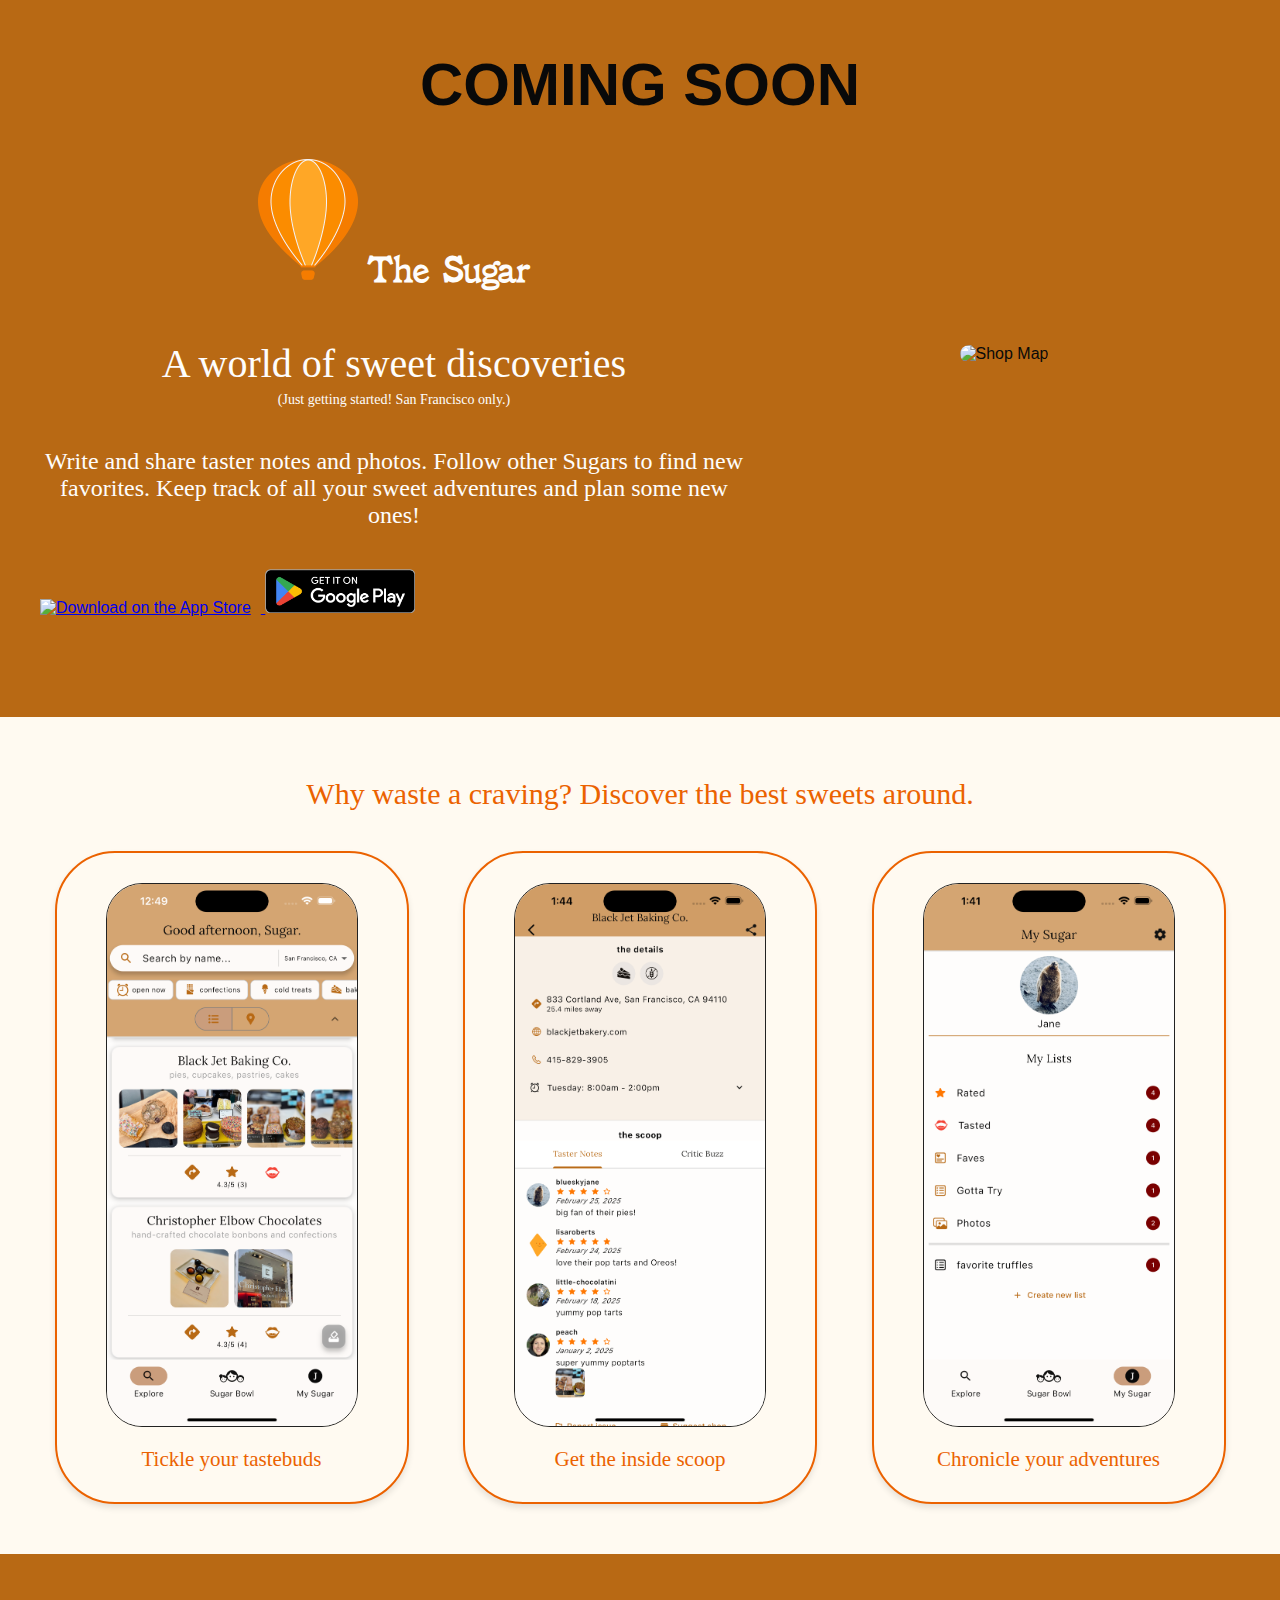
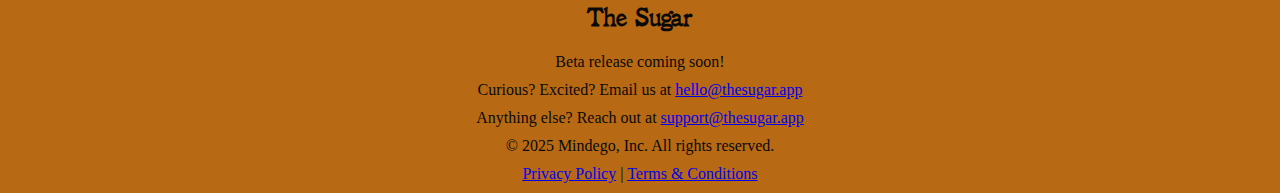
==== index.html @ 3de4c7b0 "add App Store badge files" ====
<!DOCTYPE html>
<html lang="en">
<head>
  <meta charset="UTF-8">
  <meta name="viewport" content="width=device-width, initial-scale=1.0">
  <title>The Sugar</title>
  <link rel="stylesheet" href="style.css">
  <link rel="icon" href="favicon.ico" type="image/x-icon">
  <link rel="icon" href="favicon-32x32.png" sizes="32x32" type="image/png">
  <link rel="icon" href="favicon-16x16.png" sizes="16x16" type="image/png">
  <link rel="apple-touch-icon" href="apple-touch-icon.png">
  <link rel="android-chrome-192x192" href="android-chrome-192x192.png">
  <link rel="android-chrome-512x512" href="android-chrome-512x512.png">
  <link rel="manifest" href="site.webmanifest">
</head>
<body>
<main>
  <section class="coming-soon">
  <div class="coming-soon-container">
    <h1 class="coming-soon-text">COMING SOON</h1>
    <div class="coming-soon-section">
      <div class="right-side">
        <div class="logo-title">
        	<img src="Logo.png" alt="Logo" class="logo">
       		<h2>The Sugar</h2>
	</div>
        <p>A world of sweet discoveries<br>
   	<span class="subtext">(Just getting started! San Francisco only.)</span>
	</p>
        <p>Write and share taster notes and photos. Follow other Sugars to find new favorites. Keep track of all your sweet adventures and plan some new ones!</p>
      </div>
      <div class="left-side">
        <img src="shopMapImage250305.png" alt="Shop Map" class="app-image">
      </div>
    </div>
	  <div class="app-links">
  <a href="https://apps.apple.com/us/app/the-sugar/id6741439379" target="_blank">
    <img src="Download_on_the_App_Store_Badge_US-UK_RGB_blk_092917.svg" alt="Download on the App Store" class="app-badge">
  </a>
  <a href="YOUR_GOOGLE_PLAY_LINK" target="_blank">
    <img src="GetItOnGooglePlay_Badge_Web_color_English.png" alt="Get it on Google Play" class="app-badge">
  </a>
</div>

  </div>
</section>
  <section class="why-craving">
            <h2>Why waste a craving? Discover the best sweets around.</h2>
            <div class="features">
                <div class="feature-box">
                    <img src="shopListImage250225.png" alt="Shop List">
                    <p>Tickle your tastebuds</p>
                </div>
                <div class="feature-box">
                    <img src="shopTasterNotesImage250225.png" alt="Shop Buzz">
                    <p>Get the inside scoop</p>
                </div>
                <div class="feature-box">
                    <img src="myListsImage250225.png" alt="My Lists">
                    <p>Chronicle your adventures</p>
                </div>
            </div>
  </section>
  <section class="footer">
            <h2>The Sugar</h2>
            <p>Beta release coming soon!</p>
            <p>Curious? Excited? Email us at <a href="mailto:hello@thesugar.app">hello@thesugar.app</a></p>
	    <p>Anything else? Reach out at <a href="mailto:support@thesugar.app">support@thesugar.app</a></p>
            <p>&copy; 2025 Mindego, Inc. All rights reserved.</p>
 <p>
        <a href="/privacy.html">Privacy Policy</a> | 
        <a href="/terms.html">Terms & Conditions</a>
    </p>
  </section>
</main>
</body>
</html>
---- style.css ----
/* General styles */
body, html {
  margin: 0;
  padding: 0;
  font-family: Arial, sans-serif;
  background-color: #B86914; /* Background for page 1 */
  color: #090909;
}

.container {
  text-align: center;
  padding: 20px;
}

h1 {
  font-family: Impact, Arial Black, sans-serif;
  font-size: 60px;
  margin: 0 0 20px;
  color: #090909;
}

h2 {
  font-size: 36px;
  margin: 10px 0;
}

p {
  font-size: 20px;
  margin-top: 10px;
}

/* Coming Soon Section */
.coming-soon {
  background-color: #B86914;
  color: #090909;
  padding: 50px 0;
}
.coming-soon-container {
  max-width: 1200px; /* Limit the width of the section */
  margin: 0 auto; /* Center the container horizontally */
  padding: 0 20px; /* Add padding on the sides for smaller screens */
}
.coming-soon-text {
  font-size: 60px;
  font-family: 'Arial Black', sans-serif; /* Fallback for Horizon */
  text-align: center;
  margin-bottom: 40px;
}

.coming-soon-section {
  display: flex;
	flex-wrap: wrap;
  align-items: center;
  justify-content: center;
  gap: 20px;
}

.left-side {
  flex: 2; /* 2/5 of the width */
  display: flex;
  justify-content: center;
  align-items: center;
}

.right-side {
  flex: 3; /* 3/5 of the width */
  text-align: center;
}
.app-links {
  margin-top: 20px;
}

.app-badge {
  width: 150px; 
  margin-right: 10px;
}

.app-image {
  /* max-width: 100%; */
  max-width: 250px; 
  height: auto;
  border-radius: 36px;
  margin-bottom: 0px;
}
.logo-title {
	display: flex;
	align-items: flex-end; /* Align title with the bottom of the logo */
  justify-content: center; /* Center horizontally */
  gap: 10px; /* Space between the logo and title */
  margin-bottom: 10px;
}

.logo {
  width: 100px; /* Adjust size if needed */
  margin-bottom: 20px;
}

.logo-title h2 {
  font-family: 'Drury Lane NF', serif !important;
  font-size: 36px;
  margin: 8px 0;
  color: #fefdfc;
}

.right-side p:first-of-type {
  font-size: 40px;
  font-family: 'Lora', serif;
  margin: 40px 0;
  color: #fefdfc;
}

/* Style for the paragraph below it */
.right-side p:nth-of-type(2) {
  font-size: 24px;
  font-family: 'Lora', serif;
  margin: 20px 0;
  color: #fefdfc;
}
.subtext {
  font-size: 14px;
  display: block;
  margin-top: 5px;
  color: #fefdfc;
}
@font-face {
  font-family: 'Drury Lane NF';
  src: url('DruryLaneNF.ttf') format('truetype');
  font-weight: normal;
  font-style: normal;
}
@media (max-width: 768px) {
	
  .coming-soon-section {
    flex-direction: column; /* Stack items vertically */
    text-align: center; /* Center text */
  }

  .left-side, .right-side {
    flex: 1; /* Equal width for stacked layout */
  }

  .coming-soon-text {
    font-size: 48px; /* Slightly smaller text for smaller screens */
    font-family: 'Arial Black', sans-serif; /* Fallback for Horizon */
    text-align: center;
    margin-bottom: 40px;
  }

  .right-side h2 {
    font-size: 30px;
    font-family: 'Drury Lane NF', serif;
    margin: 8px 0;
    color: #fefdfc;
  }
  .right-side p:first-of-type {
	  font-size: 40px;
	  font-family: 'Lora', serif;
	  margin: 40px 0;
	  color: #fefdfc;
  }
/* Style for the paragraph below it */
.right-side p:nth-of-type(2) {
  font-size: 24px;
  font-family: 'Lora', serif;
  margin: 20px 0;
  color: #fefdfc;
  
  }
}
/* Why Waste A Craving section */
.why-craving {
  text-align: center;
  margin: 50px 0;
  background-color: #fffaf1;
  color: #eb6200;
  padding: 50px 0;
}
.why-craving h2 {
  font-size: 30px;
  font-family: 'Lora', serif; 
  font-weight: normal;
  font-style: normal;
  text-align: center;
  margin-bottom: 40px;
  color: #eb6200;
  
}
.features {
    display: flex;
    justify-content: space-evenly;
    Align-items: center;
    gap: 20px;
    flex-wrap: wrap;
    margin: 0 20px;
}
.features p{
  font-size: 21px;
  font-family: 'Lora', serif; 
  font-weight: normal;
  font-style: normal;
  text-align: center;
  margin-bottom: 10px;
}

.feature-box {
    display: flex;
    flex-direction: column;
    align-items: center;
    justify-content: center;
    text-align: center;
    padding: 20px;
    width: 310px;
    border: 2px solid #eb6200; /* Colored border */
    border-radius: 60px; /* Rounded corners */
    background-color: #FFFaf1; /* Optional background color */
    box-shadow: 0 4px 6px rgba(0, 0, 0, 0.1); /* Optional shadow for depth */
}

.feature-box img {
    width: 250px;
    height: auto;
    border-radius: 36px;
    margin: 10px 0;
    border: 1px solid #222;
}
.feature-box p {
    font-size: 21px;
    font-family: Lora, serif;
    color: #eb6200;
    margin: 10px 0;
}
.footer {
  align-items: center;
  justify-content: center;
  text-align: center;
}
.footer h2 {
  font-family: 'Drury Lane NF', serif;
  font-size: 1.5rem;
  margin: 24px 24px 20px;
}

.footer p {
  font-family: 'Lora', serif; 
  font-size: 1rem;
  margin: 8px 24px 0;
  margin-bottom: 10px;
}
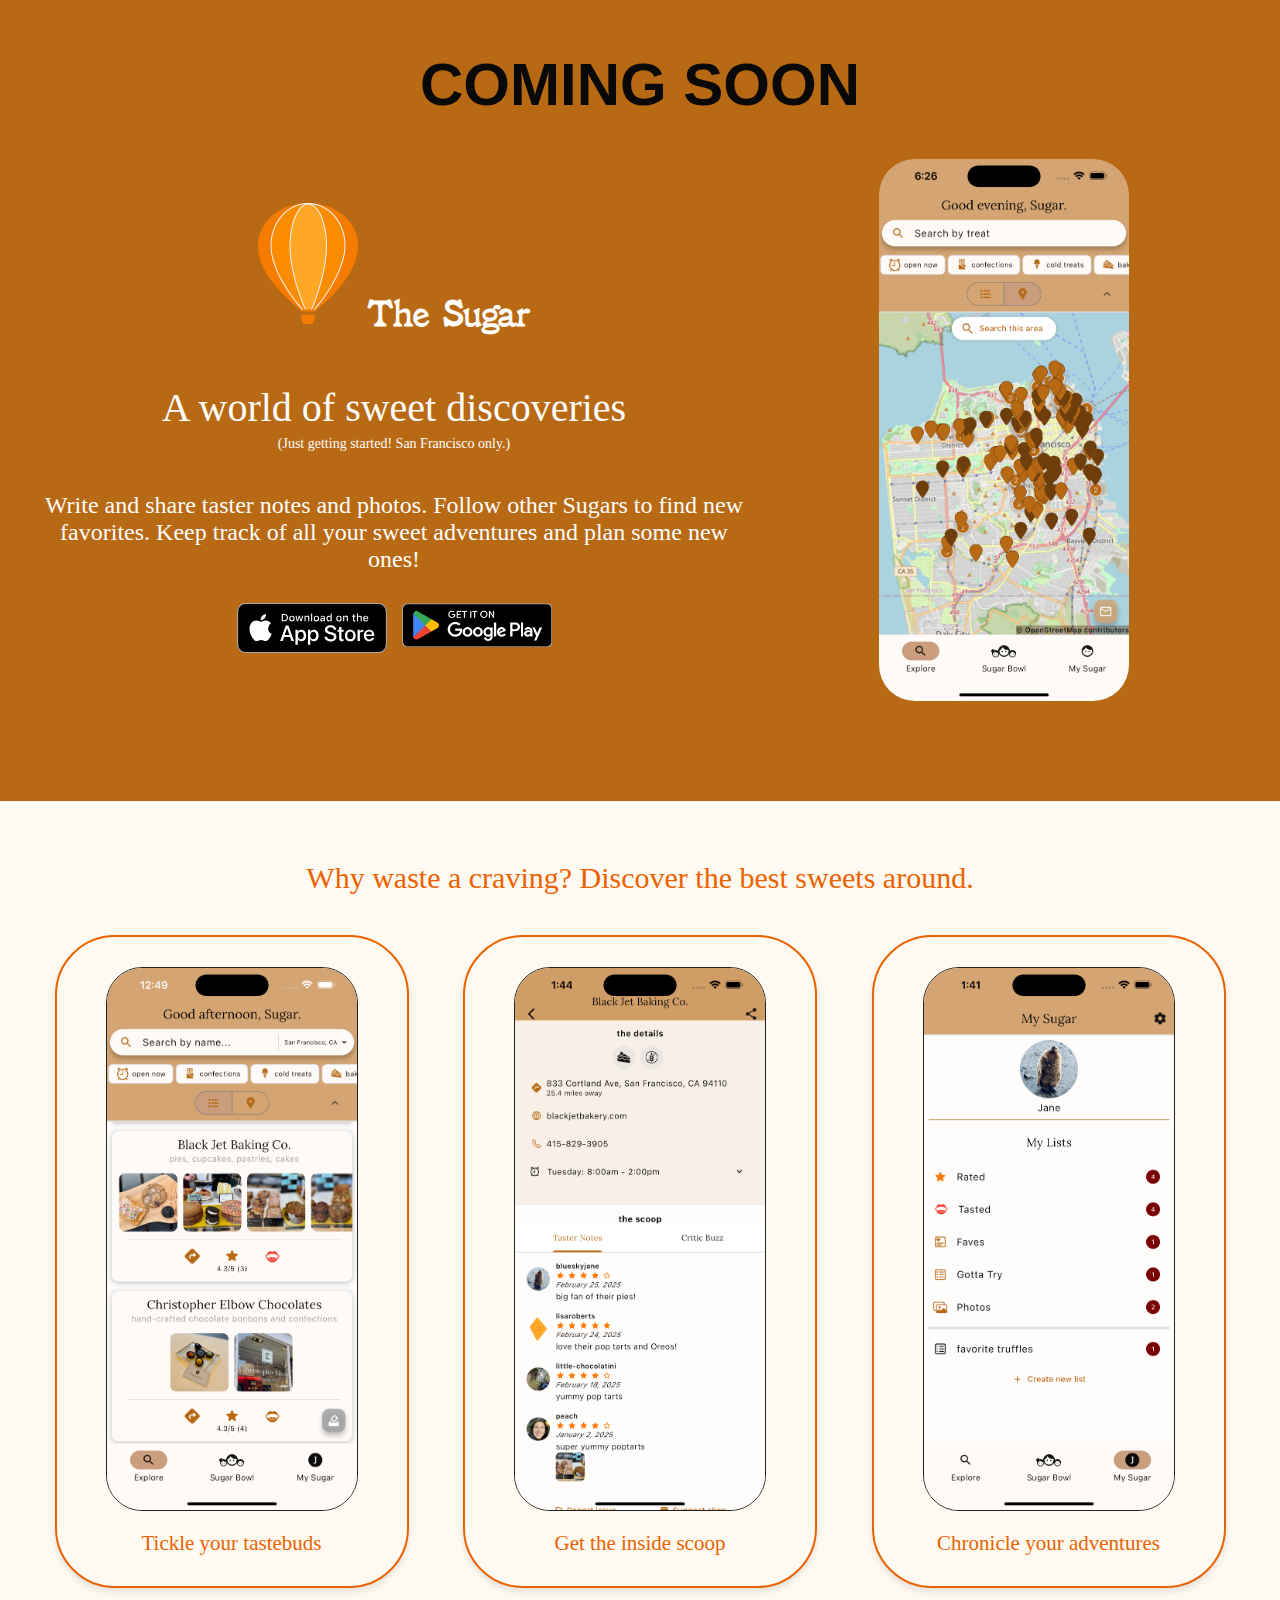
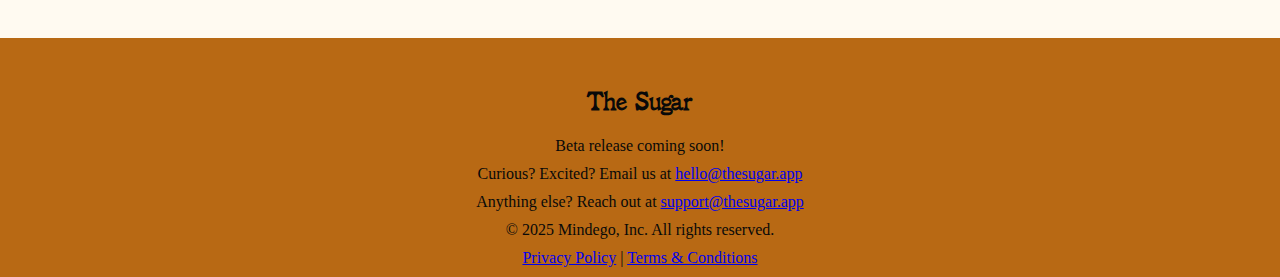
==== commit 5534e718: "Update index.html" ====
--- a/index.html
+++ b/index.html
@@ -22,29 +22,31 @@
     <div class="coming-soon-section">
       <div class="right-side">
         <div class="logo-title">
-        	<img src="Logo.png" alt="Logo" class="logo">
-       		<h2>The Sugar</h2>
-	</div>
+          <img src="Logo.png" alt="Logo" class="logo">
+          <h2>The Sugar</h2>
+        </div>
         <p>A world of sweet discoveries<br>
-   	<span class="subtext">(Just getting started! San Francisco only.)</span>
-	</p>
+          <span class="subtext">(Just getting started! San Francisco only.)</span>
+        </p>
         <p>Write and share taster notes and photos. Follow other Sugars to find new favorites. Keep track of all your sweet adventures and plan some new ones!</p>
+
+        <!-- App Store Links (Now Inside .right-side) -->
+        <div class="app-links">
+          <a href="https://apps.apple.com/us/app/the-sugar/id6741439379" target="_blank">
+            <img src="Download_on_the_App_Store_Badge_US-UK_RGB_blk_092917.svg" alt="Download on the App Store" class="app-badge">
+          </a>
+          <a href="YOUR_GOOGLE_PLAY_LINK" target="_blank" onclick="return false;">
+            <img src="GetItOnGooglePlay_Badge_Web_color_English.png" alt="Get it on Google Play" class="app-badge">
+          </a>
+        </div>
       </div>
       <div class="left-side">
         <img src="shopMapImage250305.png" alt="Shop Map" class="app-image">
       </div>
     </div>
-	  <div class="app-links">
-  <a href="https://apps.apple.com/us/app/the-sugar/id6741439379" target="_blank">
-    <img src="Download_on_the_App_Store_Badge_US-UK_RGB_blk_092917.svg" alt="Download on the App Store" class="app-badge">
-  </a>
-  <a href="YOUR_GOOGLE_PLAY_LINK" target="_blank">
-    <img src="GetItOnGooglePlay_Badge_Web_color_English.png" alt="Get it on Google Play" class="app-badge">
-  </a>
-</div>
-
   </div>
 </section>
+
   <section class="why-craving">
             <h2>Why waste a craving? Discover the best sweets around.</h2>
             <div class="features">
--- a/style.css
+++ b/style.css
@@ -68,12 +68,16 @@
   text-align: center;
 }
 .app-links {
-  margin-top: 20px;
+  margin-top: 30px; /* Adds space from the text above */
+  display: flex;
+  justify-content: center; /* Center horizontally */
+  gap: 15px; /* Space between badges */
+  flex-wrap: wrap; /* Ensures badges stay aligned on smaller screens */
 }
 
 .app-badge {
-  width: 150px; 
-  margin-right: 10px;
+  width: 150px;  /* Adjust the size if needed */
+  height: auto;
 }
 
 .app-image {
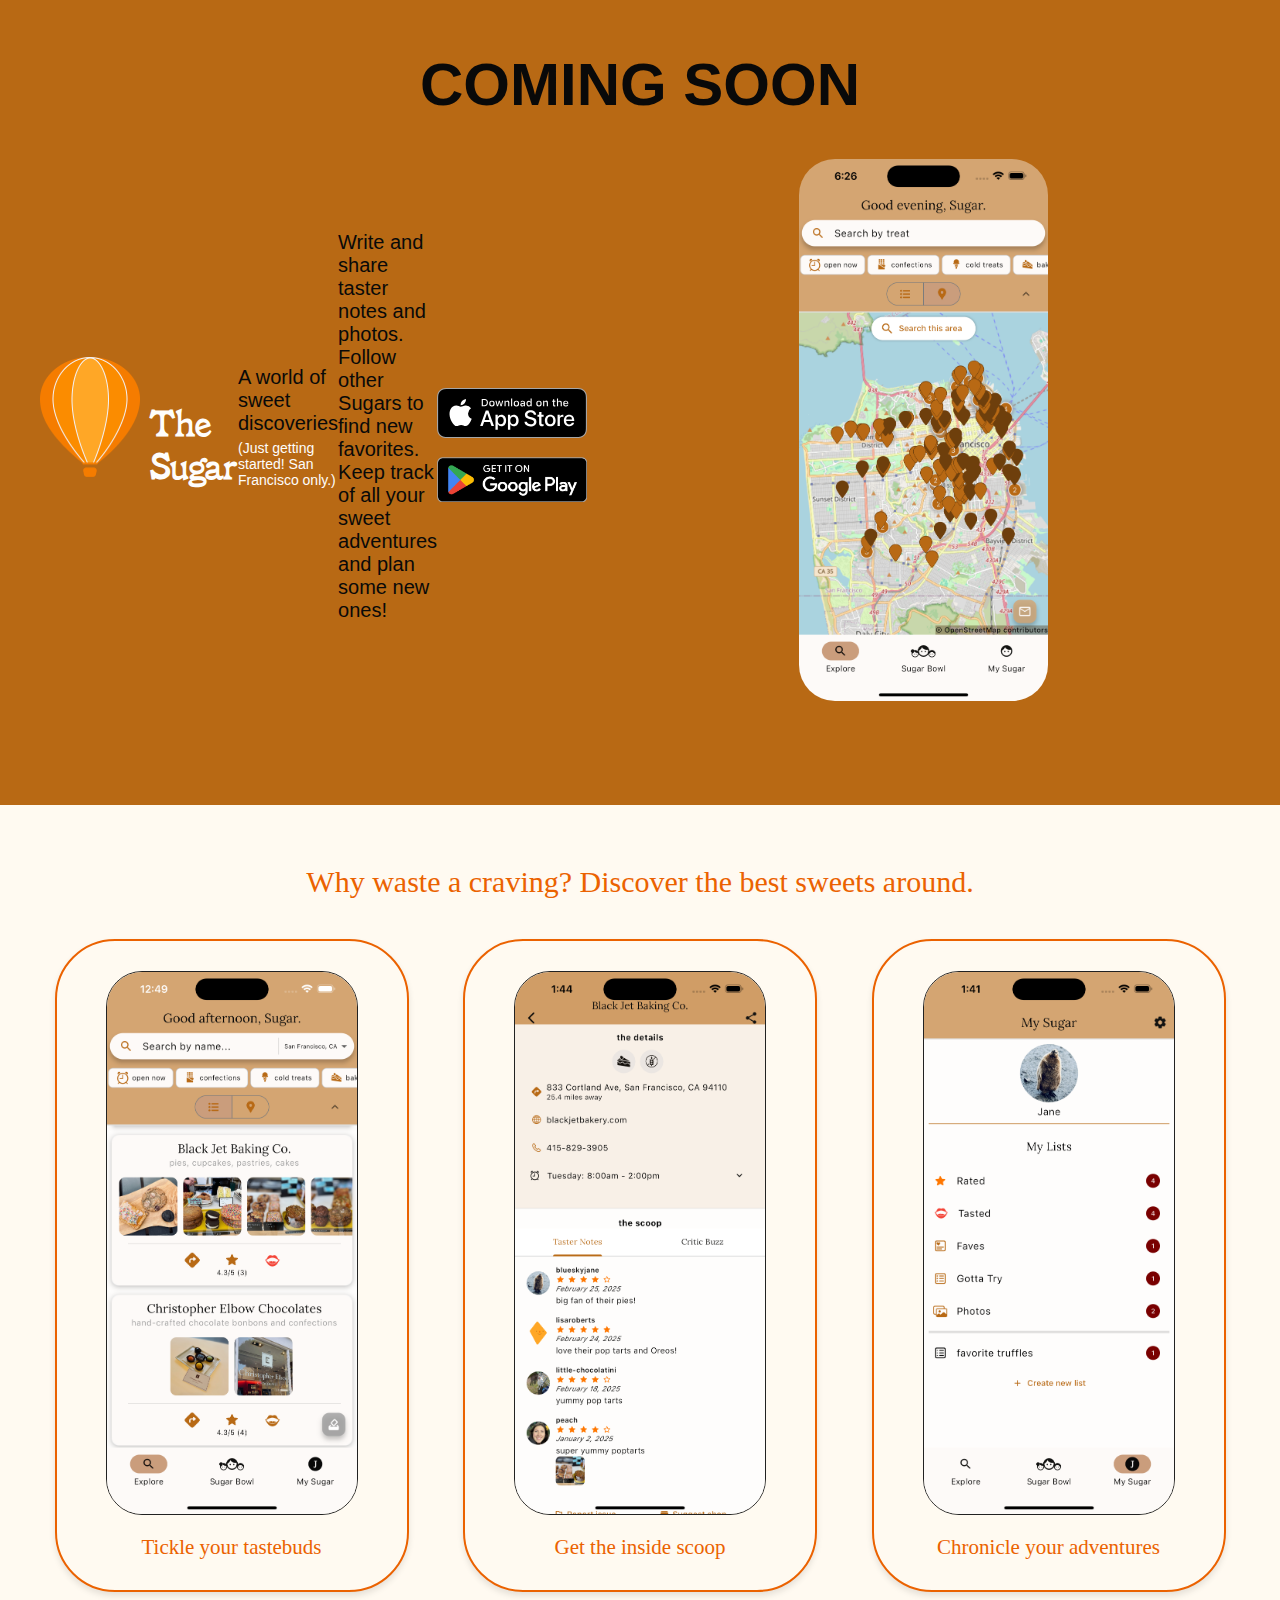
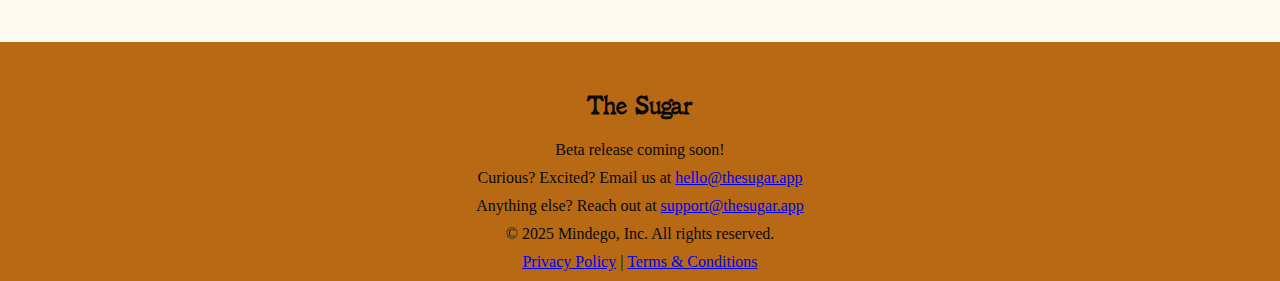
==== commit 21b1d35e: "Update index.html" ====
--- a/index.html
+++ b/index.html
@@ -20,7 +20,7 @@
   <div class="coming-soon-container">
     <h1 class="coming-soon-text">COMING SOON</h1>
     <div class="coming-soon-section">
-      <div class="right-side">
+      <div class="left-side">
         <div class="logo-title">
           <img src="Logo.png" alt="Logo" class="logo">
           <h2>The Sugar</h2>
@@ -30,17 +30,17 @@
         </p>
         <p>Write and share taster notes and photos. Follow other Sugars to find new favorites. Keep track of all your sweet adventures and plan some new ones!</p>
 
-        <!-- App Store Links (Now Inside .right-side) -->
         <div class="app-links">
           <a href="https://apps.apple.com/us/app/the-sugar/id6741439379" target="_blank">
             <img src="Download_on_the_App_Store_Badge_US-UK_RGB_blk_092917.svg" alt="Download on the App Store" class="app-badge">
           </a>
+		<!-- need link to google play store when available -->
           <a href="YOUR_GOOGLE_PLAY_LINK" target="_blank" onclick="return false;">
             <img src="GetItOnGooglePlay_Badge_Web_color_English.png" alt="Get it on Google Play" class="app-badge">
           </a>
         </div>
       </div>
-      <div class="left-side">
+      <div class="right-side">
         <img src="shopMapImage250305.png" alt="Shop Map" class="app-image">
       </div>
     </div>
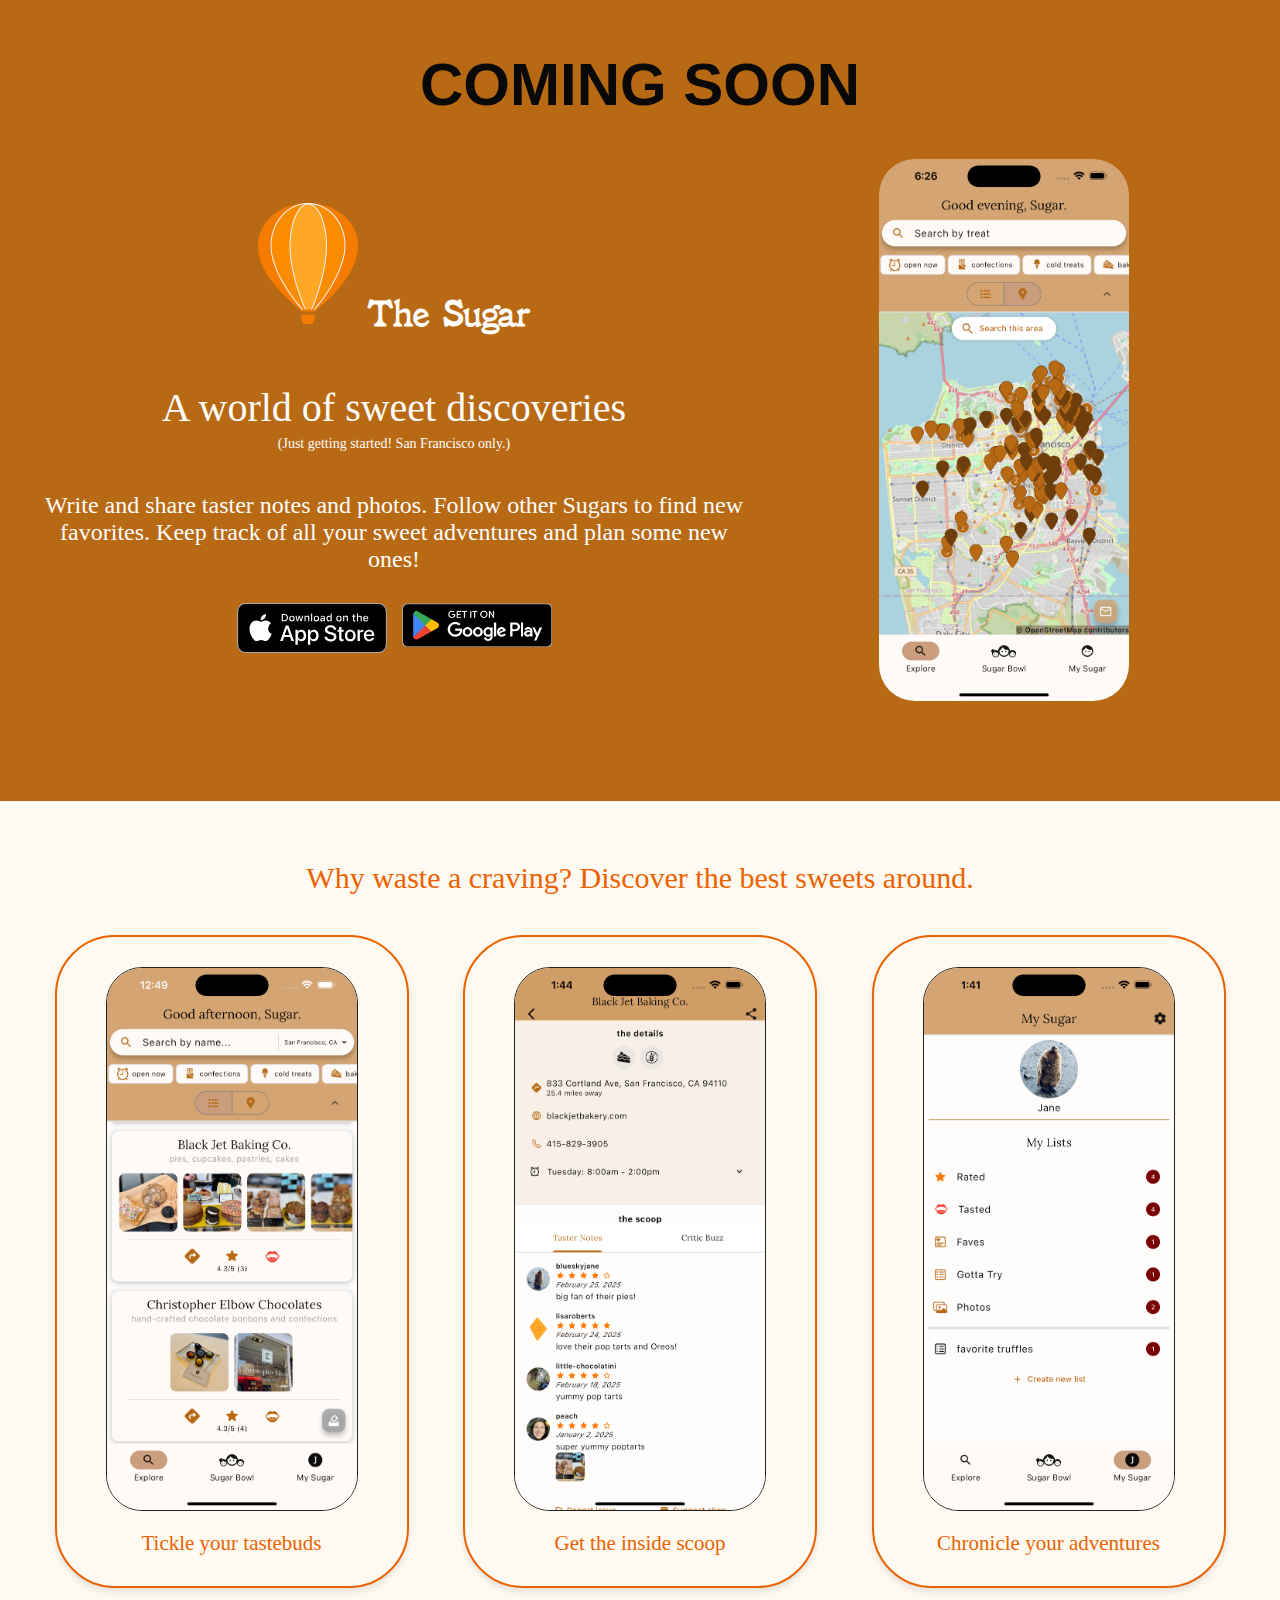
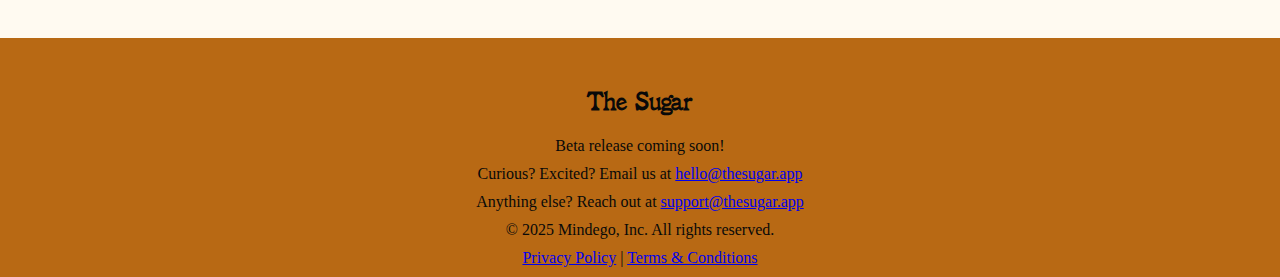
==== commit 6e5e9291: "Update index.html" ====
--- a/index.html
+++ b/index.html
@@ -20,7 +20,7 @@
   <div class="coming-soon-container">
     <h1 class="coming-soon-text">COMING SOON</h1>
     <div class="coming-soon-section">
-      <div class="left-side">
+      <div class="right-side">
         <div class="logo-title">
           <img src="Logo.png" alt="Logo" class="logo">
           <h2>The Sugar</h2>
@@ -40,7 +40,7 @@
           </a>
         </div>
       </div>
-      <div class="right-side">
+      <div class="left-side">
         <img src="shopMapImage250305.png" alt="Shop Map" class="app-image">
       </div>
     </div>
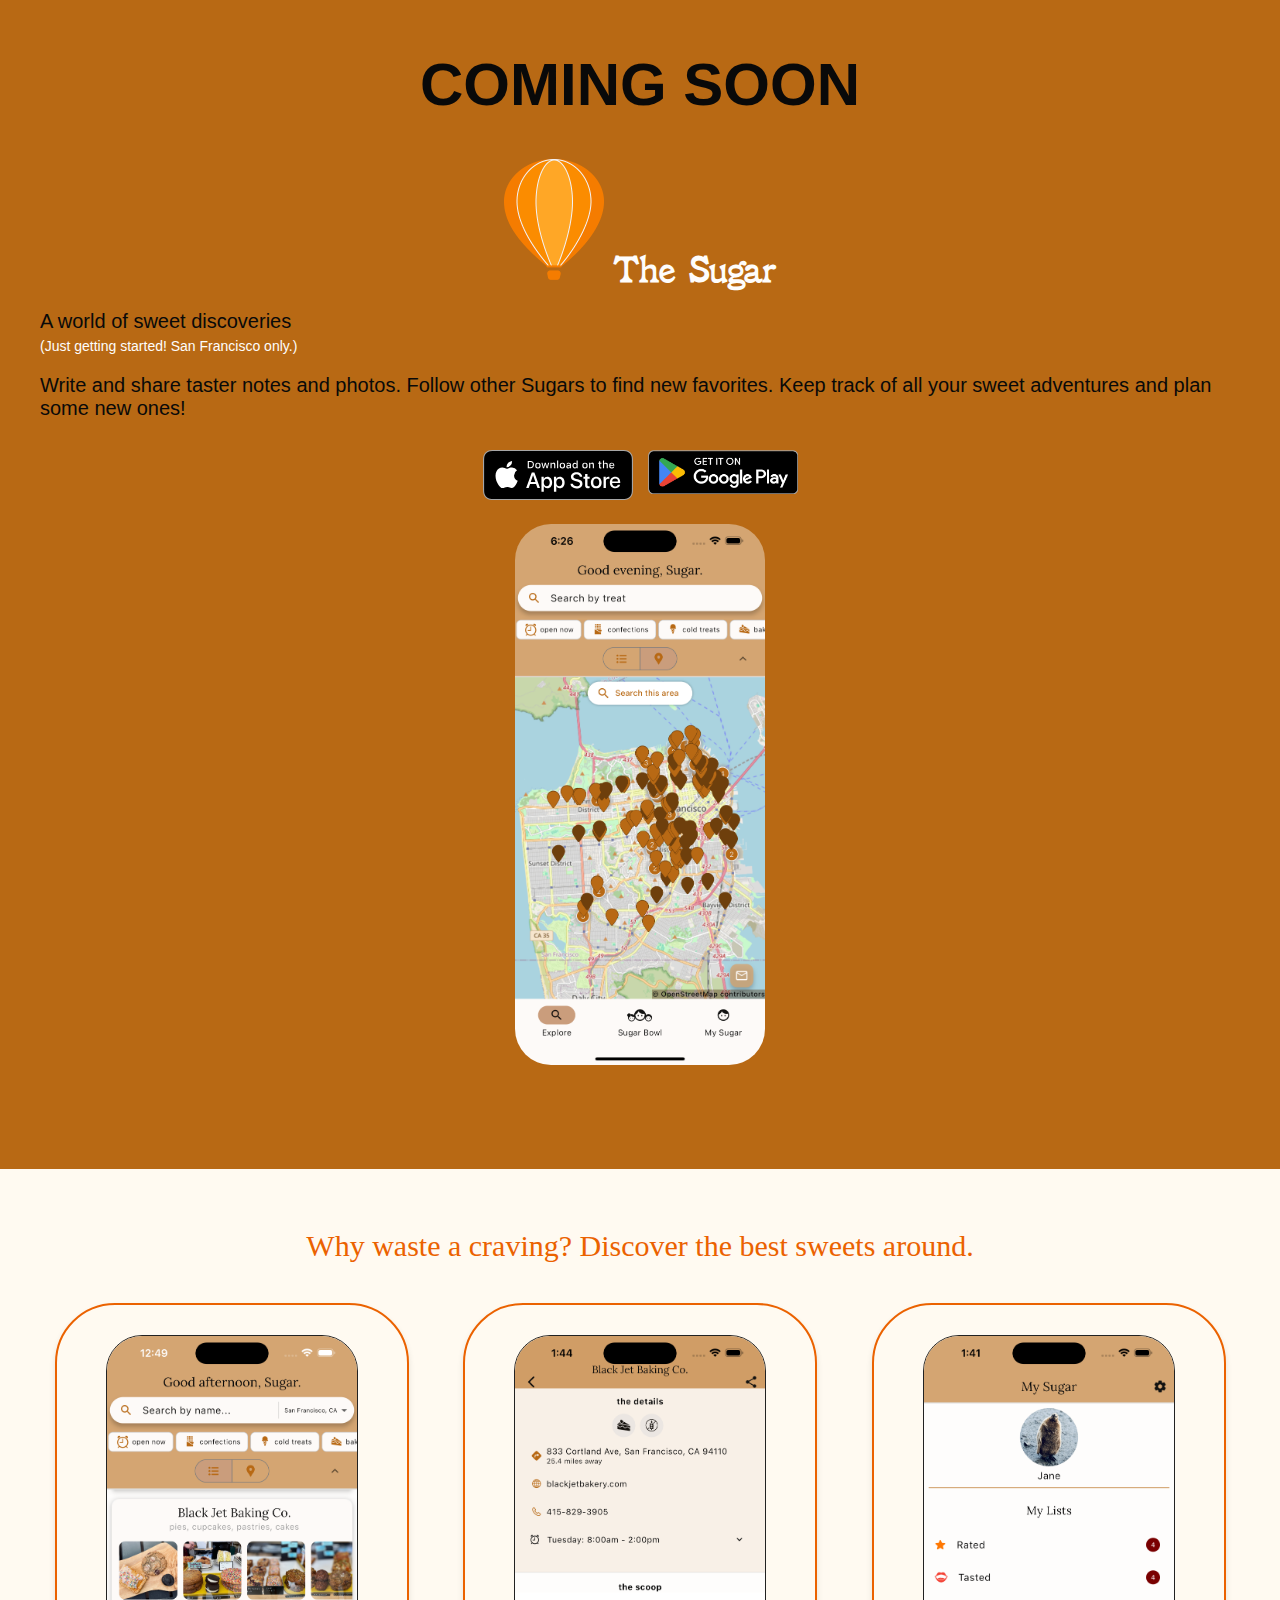
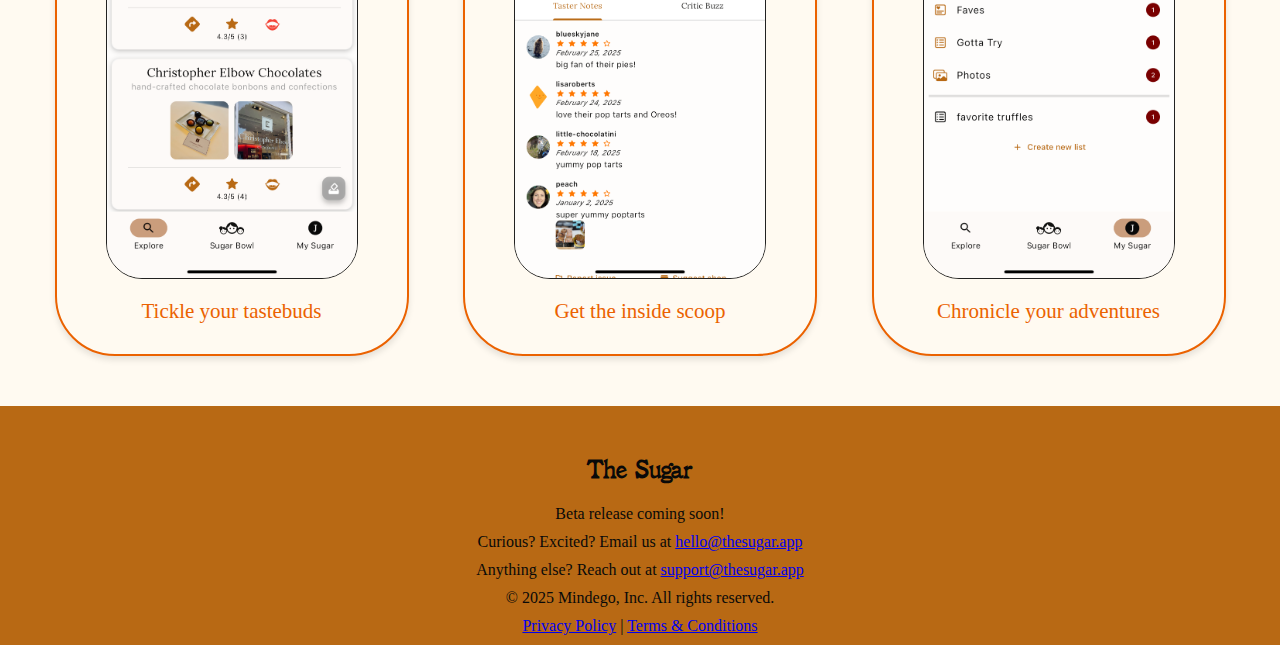
==== commit 55e727d7: "Update index.html" ====
--- a/index.html
+++ b/index.html
@@ -20,7 +20,7 @@
   <div class="coming-soon-container">
     <h1 class="coming-soon-text">COMING SOON</h1>
     <div class="coming-soon-section">
-      <div class="right-side">
+      <div class="text-side">
         <div class="logo-title">
           <img src="Logo.png" alt="Logo" class="logo">
           <h2>The Sugar</h2>
@@ -40,7 +40,7 @@
           </a>
         </div>
       </div>
-      <div class="left-side">
+      <div class="image-side">
         <img src="shopMapImage250305.png" alt="Shop Map" class="app-image">
       </div>
     </div>
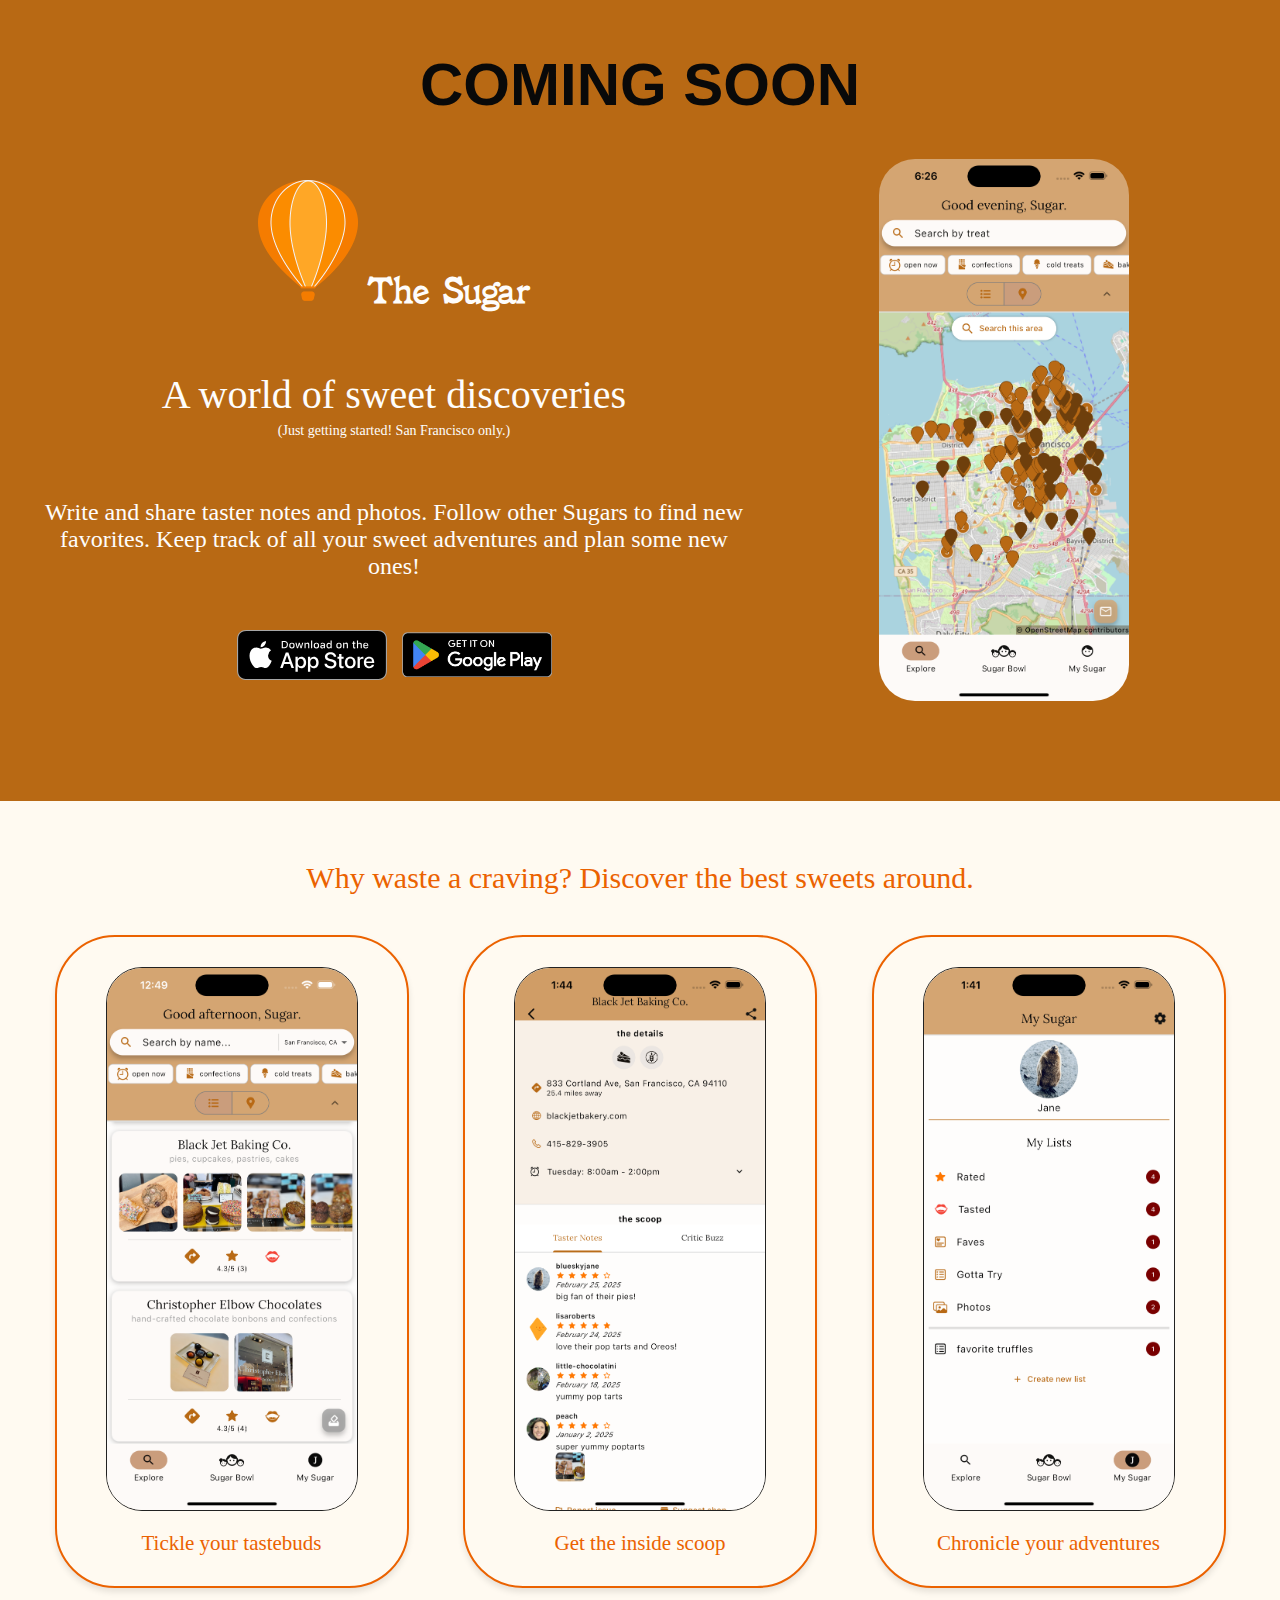
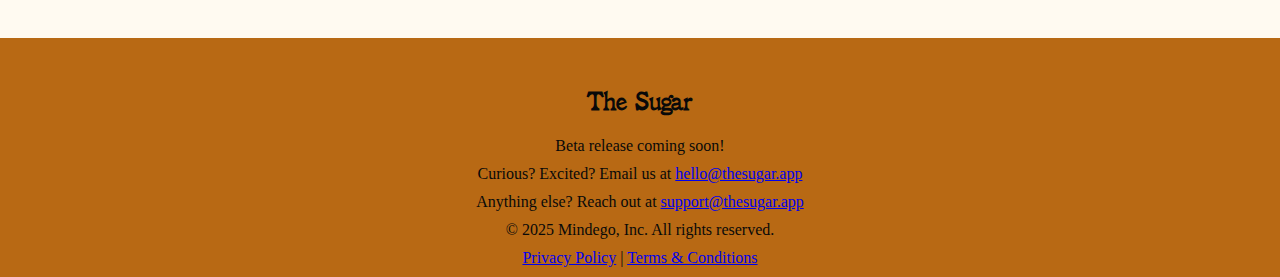
==== commit e740552d: "add google play link" ====
--- a/index.html
+++ b/index.html
@@ -35,7 +35,7 @@
             <img src="Download_on_the_App_Store_Badge_US-UK_RGB_blk_092917.svg" alt="Download on the App Store" class="app-badge">
           </a>
 		<!-- need link to google play store when available -->
-          <a href="YOUR_GOOGLE_PLAY_LINK" target="_blank" onclick="return false;">
+          <a href="https://play.google.com/store/apps/details?id=app.thesugar.thesugar" target="_blank">
             <img src="GetItOnGooglePlay_Badge_Web_color_English.png" alt="Get it on Google Play" class="app-badge">
           </a>
         </div>
--- a/style.css
+++ b/style.css
@@ -56,20 +56,24 @@
   gap: 20px;
 }
 
-.left-side {
+.image-side {
   flex: 2; /* 2/5 of the width */
   display: flex;
   justify-content: center;
   align-items: center;
 }
 
-.right-side {
+.text-side {
   flex: 3; /* 3/5 of the width */
   text-align: center;
+  display: flex;
+  flex-direction: column;
+  align-items: center;
 }
 .app-links {
   margin-top: 30px; /* Adds space from the text above */
   display: flex;
+  align-items: center;
   justify-content: center; /* Center horizontally */
   gap: 15px; /* Space between badges */
   flex-wrap: wrap; /* Ensures badges stay aligned on smaller screens */
@@ -78,6 +82,7 @@
 .app-badge {
   width: 150px;  /* Adjust the size if needed */
   height: auto;
+  display: block;
 }
 
 .app-image {
@@ -107,7 +112,7 @@
   color: #fefdfc;
 }
 
-.right-side p:first-of-type {
+.text-side p:first-of-type {
   font-size: 40px;
   font-family: 'Lora', serif;
   margin: 40px 0;
@@ -115,7 +120,7 @@
 }
 
 /* Style for the paragraph below it */
-.right-side p:nth-of-type(2) {
+.text-side p:nth-of-type(2) {
   font-size: 24px;
   font-family: 'Lora', serif;
   margin: 20px 0;
@@ -133,6 +138,8 @@
   font-weight: normal;
   font-style: normal;
 }
+
+/* Mobile-friendly adjustments */
 @media (max-width: 768px) {
 	
   .coming-soon-section {
@@ -140,10 +147,15 @@
     text-align: center; /* Center text */
   }
 
-  .left-side, .right-side {
+  .text-side, .image-side {
     flex: 1; /* Equal width for stacked layout */
   }
 
+  .app-links {
+    flex-direction: column; /* Stack the buttons */
+    gap: 10px; /* Reduce space between badges */
+  }
+	
   .coming-soon-text {
     font-size: 48px; /* Slightly smaller text for smaller screens */
     font-family: 'Arial Black', sans-serif; /* Fallback for Horizon */
@@ -151,20 +163,20 @@
     margin-bottom: 40px;
   }
 
-  .right-side h2 {
+  .text-side h2 {
     font-size: 30px;
     font-family: 'Drury Lane NF', serif;
     margin: 8px 0;
     color: #fefdfc;
   }
-  .right-side p:first-of-type {
+  .text-side p:first-of-type {
 	  font-size: 40px;
 	  font-family: 'Lora', serif;
 	  margin: 40px 0;
 	  color: #fefdfc;
   }
 /* Style for the paragraph below it */
-.right-side p:nth-of-type(2) {
+.text-side p:nth-of-type(2) {
   font-size: 24px;
   font-family: 'Lora', serif;
   margin: 20px 0;
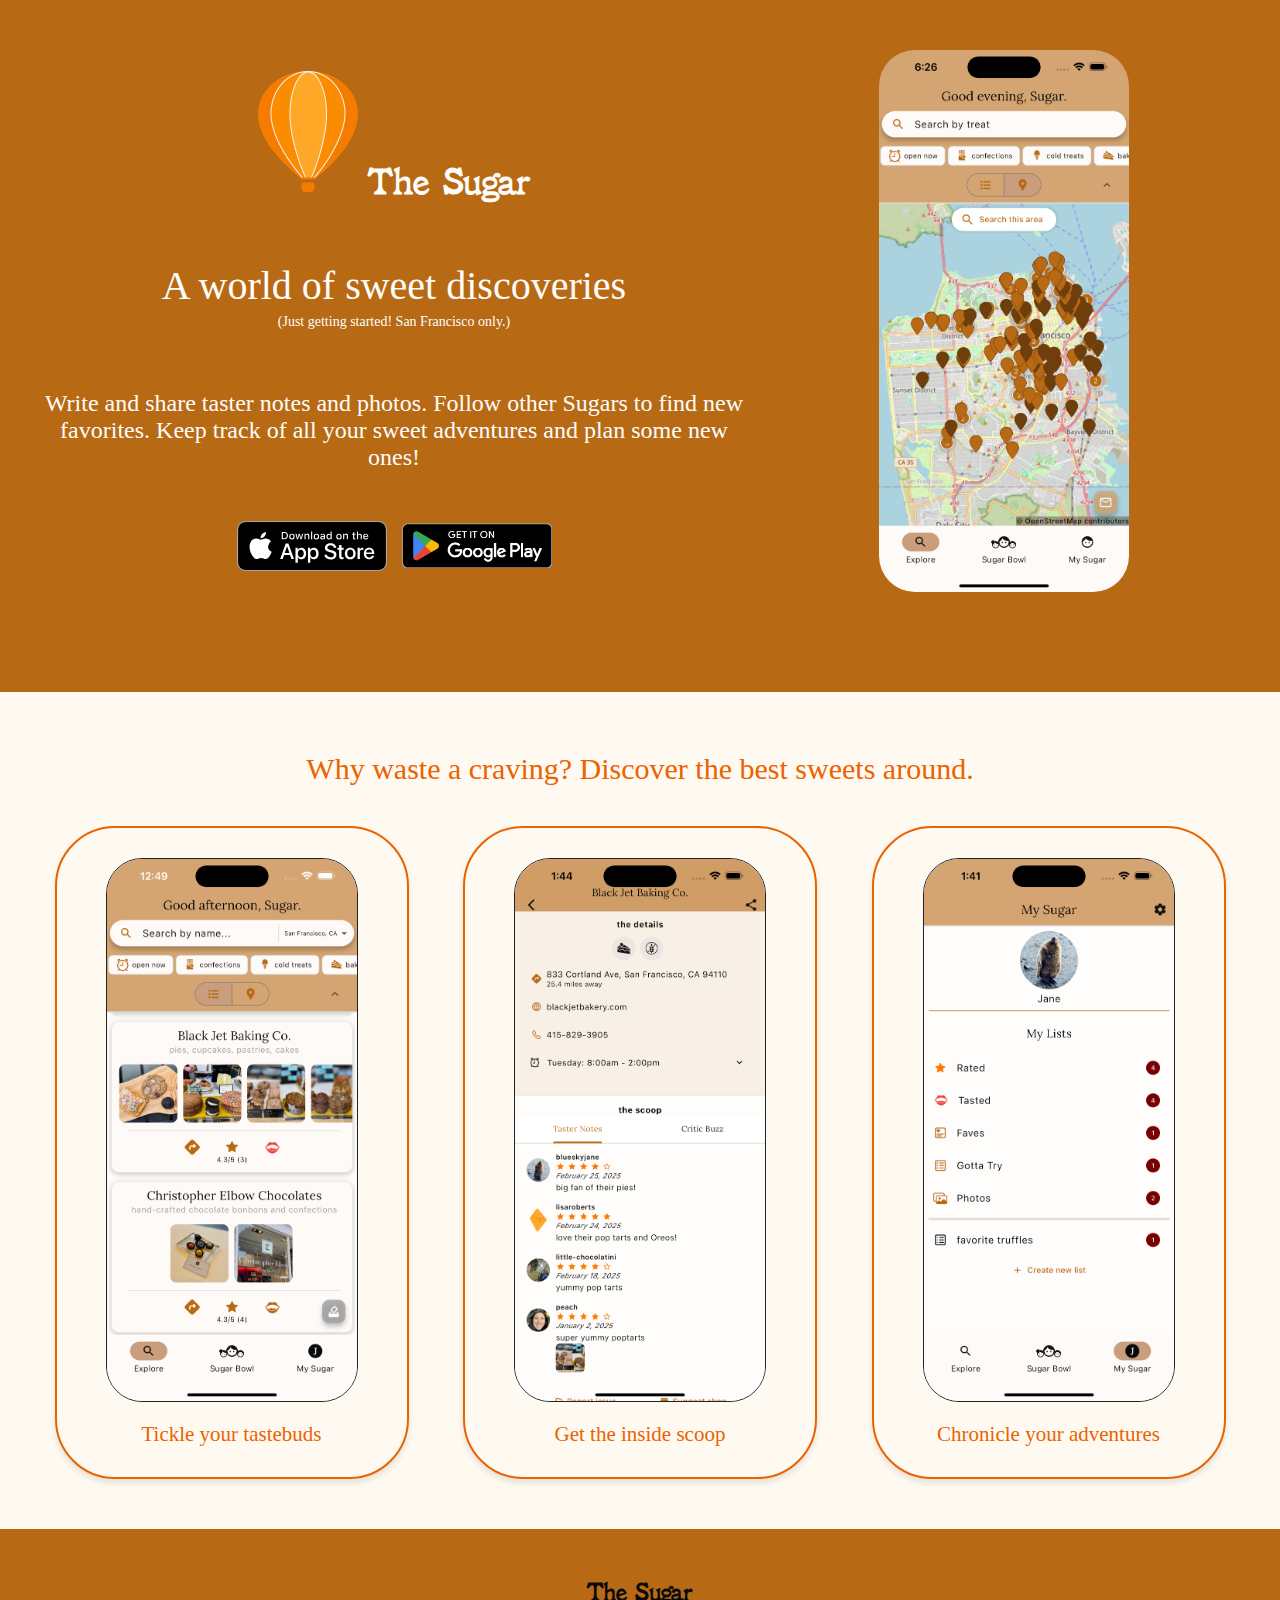
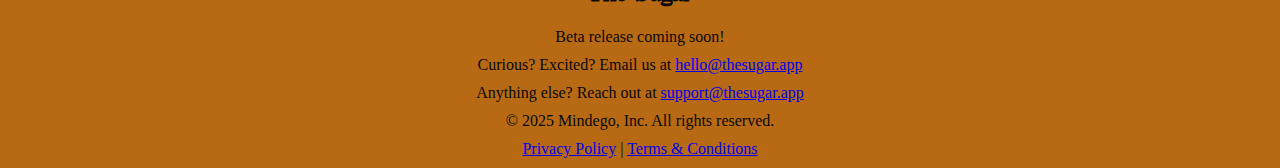
==== commit 950632d0: "remove coming soon header" ====
--- a/index.html
+++ b/index.html
@@ -18,7 +18,7 @@
 <main>
   <section class="coming-soon">
   <div class="coming-soon-container">
-    <h1 class="coming-soon-text">COMING SOON</h1>
+    <!-- <h1 class="coming-soon-text">COMING SOON</h1> --->
     <div class="coming-soon-section">
       <div class="text-side">
         <div class="logo-title">
